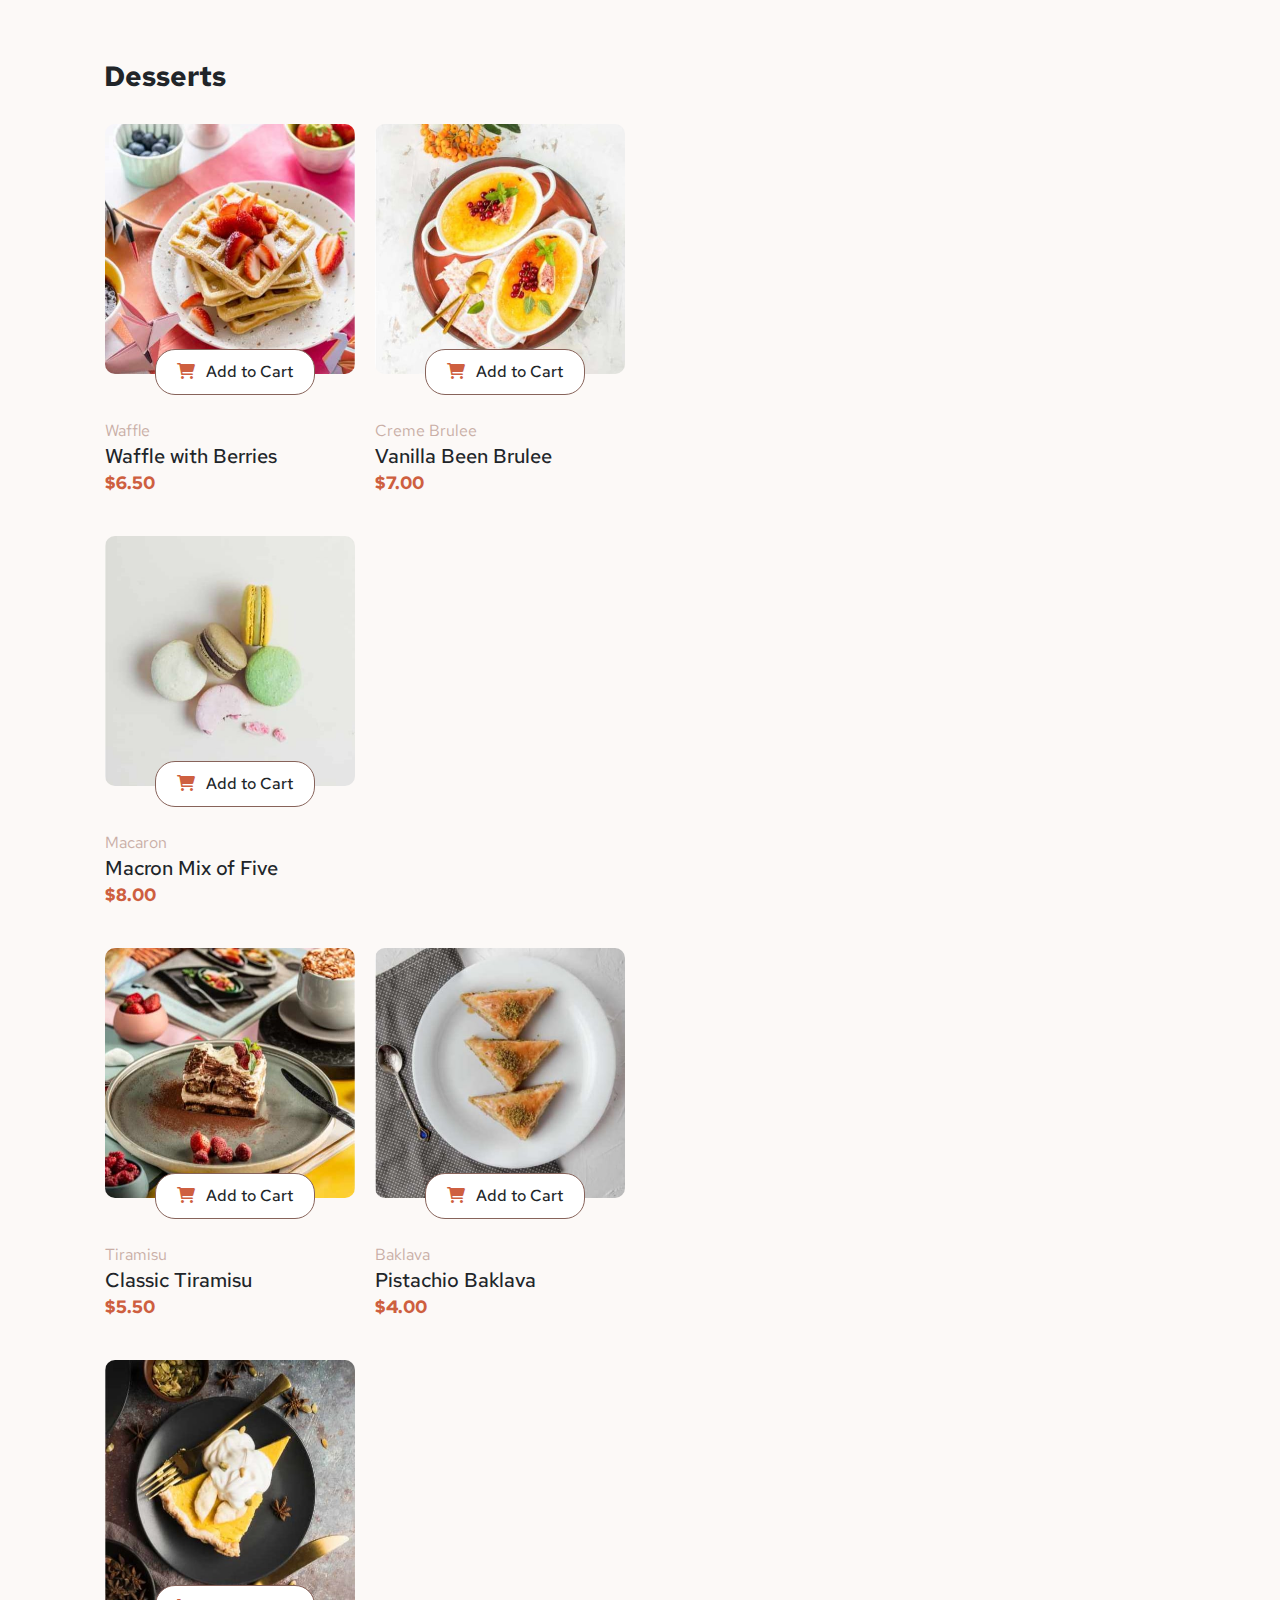
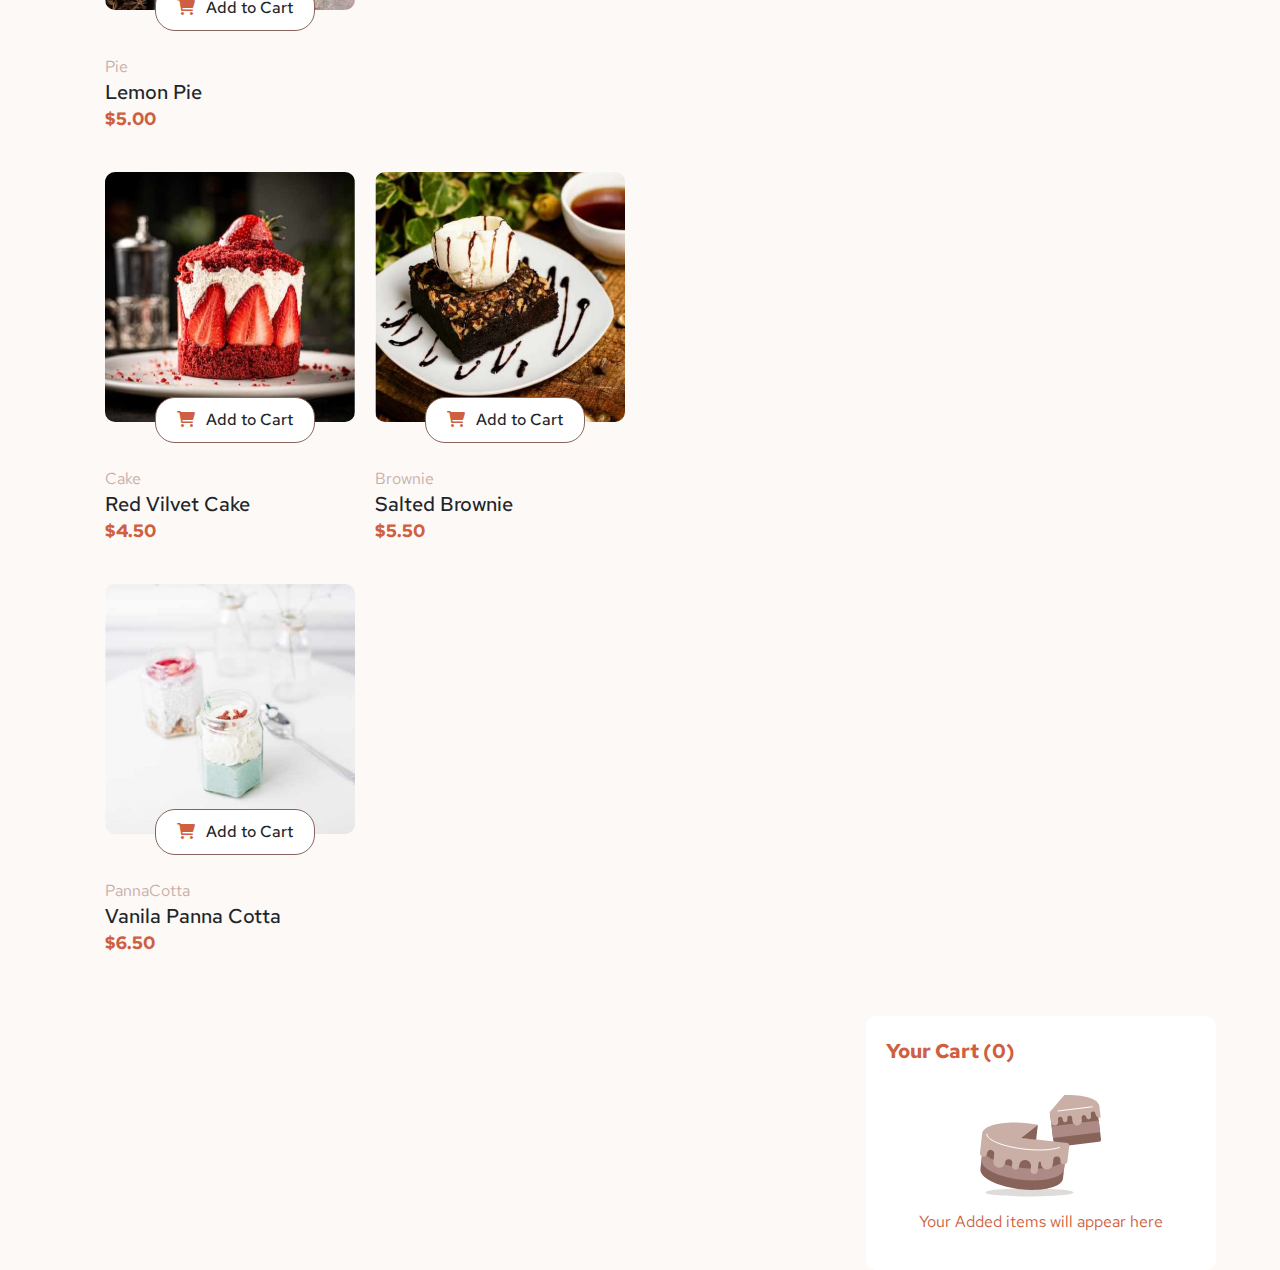
==== product-list/index.html @ cf807c5b "Add files via upload" ====
<!DOCTYPE html>
<html lang="en">
<head>
    <meta charset="UTF-8">
    <meta name="viewport" content="width=device-width, initial-scale=1.0">
    <title>ProductList</title>
    <link rel="stylesheet" href="./CSS/style.CSS">
    <link rel="stylesheet" href="https://cdnjs.cloudflare.com/ajax/libs/font-awesome/6.0.0/css/all.min.css">
    <link href="https://cdn.jsdelivr.net/npm/bootstrap@5.3.3/dist/css/bootstrap.min.css" rel="stylesheet" integrity="sha384-QWTKZyjpPEjISv5WaRU9OFeRpok6YctnYmDr5pNlyT2bRjXh0JMhjY6hW+ALEwIH" crossorigin="anonymous">
    <link rel="preconnect" href="https://fonts.googleapis.com">
    <link rel="preconnect" href="https://fonts.gstatic.com" crossorigin>
    <link href="https://fonts.googleapis.com/css2?family=Red+Hat+Text:ital,wght@0,300..700;1,300..700&display=swap" rel="stylesheet">

</head>
<body class="body">
     <div class="products d-flex flex-wrap">
      
       <div class="desserts-section">
        <h3 > Desserts </h3>
        <div class="products ">

          <div class="parent1 d-flex flex-wrap">

                    <!-- product 1 -->
        
        <div class="Waffle product" id="1">
          <img src="./images/image-waffle-desktop.jpg" alt="waffle image not found" >
          <div class="add-to-cart" onclick="AddToCart(this)" >
            <i class="fa-solid fa-cart-shopping"></i>
            <span>Add to Cart</span>
          </div>
          <div class="product-info">
            <p>Waffle</p>
            <h5 >Waffle with Berries</h5>
            <span class="price">$6.50</span>
          </div>
        </div>


        <!-- product 2 -->
        <div class="Creme-Brulee product" id="2">
          <img src="./images/image-creme-brulee-desktop.jpg" alt="waffle image not found" >
          <div class="add-to-cart" onclick="AddToCart(this)">
            <i class="fa-solid fa-cart-shopping"></i>
            <span>Add to Cart</span>
          </div>
          <div class="product-info">
            <p>Creme Brulee</p>
            <h5>Vanilla Been Brulee</h5>
            <span class="price">$7.00</span>
          </div>


        </div>



        <!-- product 3 -->
        <div class="Macaron product" id="3">
          <img src="./images/image-macaron-desktop.jpg" alt="waffle image not found" >
          <div class="add-to-cart" onclick="AddToCart(this)">
            <i class="fa-solid fa-cart-shopping"></i>
            <span>Add to Cart</span>
          </div>
          <div class="product-info">
            <p>Macaron</p>
            <h5>Macron Mix of Five</h5>
            <span class="price">$8.00</span>
          </div>
        </div>
          </div>


         <div class="parent2 d-flex flex-wrap" >
        <!-- product 4 -->
        <div class="Tiramisu product" id="4">
          <img src="./images/image-tiramisu-desktop.jpg" alt="waffle image not found" >
          <div class="add-to-cart" onclick="AddToCart(this)">
            <i class="fa-solid fa-cart-shopping"></i>
            <span>Add to Cart</span>
          </div>
          <div class="product-info">
            <p>Tiramisu</p>
            <h5>Classic Tiramisu</h5>
            <span class="price">$5.50</span>
          </div>
        </div>

        <!-- product 5 -->
        <div class="Baklava product" id="5">
          <img src="./images/image-baklava-desktop.jpg" alt="waffle image not found" >
          <div class="add-to-cart" onclick="AddToCart(this)">
            <i class="fa-solid fa-cart-shopping"></i>
            <span>Add to Cart</span>
          </div>
          <div class="product-info">
            <p>Baklava</p>
            <h5>Pistachio Baklava</h5>
            <span class="price">$4.00</span>
          </div>
        </div>
        <!-- product 6 -->
        <div class="Pie product" id="6">
          <img src="./images/image-meringue-desktop.jpg" alt="waffle image not found" >
          <div class="add-to-cart" onclick="AddToCart(this)">
            <i class="fa-solid fa-cart-shopping"></i>
            <span>Add to Cart</span>
          </div>
          <div class="product-info">
            <p>Pie</p>
            <h5>Lemon Pie</h5>
            <span class="price">$5.00</span>
          </div>
        </div>

         </div>
        <div class="parent3 d-flex flex-wrap">
          <!-- product 7 -->
        <div class="Cake product" id="7">
          <img src="./images/image-cake-desktop.jpg" alt="waffle image not found" >
          <div class="add-to-cart" onclick="AddToCart(this)">
            <i class="fa-solid fa-cart-shopping"></i>
            <span>Add to Cart</span>
          </div>
          <div class="product-info">
            <p>Cake</p>
            <h5> Red Vilvet Cake</h5>
            <span class="price">$4.50</span>
          </div>
        </div>
        <!-- product 8 -->
        <div class="Brownie  product" id="8">
          <img src="./images/image-brownie-desktop.jpg" alt="waffle image not found" >
          <div class="add-to-cart" onclick="AddToCart(this)">
            <i class="fa-solid fa-cart-shopping"></i>
            <span>Add to Cart</span>
          </div>
          <div class="product-info">
            <p>Brownie</p>
            <h5> Salted Brownie</h5>
            <span class="price">$5.50</span>
          </div>
        </div>

        <!-- product 9 -->
        <div class="Panna-cotta product" id="9">
          <img src="./images/image-panna-cotta-desktop.jpg" alt="waffle image not found" >
          <div class="add-to-cart" onclick="AddToCart(this)">
            <i class="fa-solid fa-cart-shopping"></i>
            <span>Add to Cart</span>
          </div>
          <div class="product-info">
            <p>PannaCotta</p>
            <h5>Vanila Panna Cotta </h5>
            <span class="price">$6.50</span>
          </div>
        </div> 
        </div>          
       </div> 
     </div>

     <!--  your cart -->
     <div class="your-cart">
      <p class="p1">Your Cart (<span>0</span>)</p>
      <div class="cart-items"></div>
      <div class="confirm-order ">
        <div class="d-flex">
        <p class="order"> Order Total </p>
        <p class="total">$1234 </p> 
        </div>
        <button > Confirm Order </button>
      </div>
      <div class="cart-content">
      <img src="./images/illustration-empty-cart.svg" alt="image not found">
      <p class="p2">Your Added items will appear here</p>
      </div>
     </div>
  </div>
             
  <script src="./JS/script.js"></script> 
</body>
</html>
---- product-list/CSS/style.CSS ----
* {
   box-sizing: border-box;
}
.body {
   background-color: hsl(20, 50%, 98%);
   font-family: "Red Hat Text";   
}
.products{
   width: 90%;
   margin: auto;   
}
.product {
   /* margin-right: 20px; */
   margin-right: 20px;
   margin-top: 20px;
   position: relative;
   margin-bottom: 20px;

}
.desserts-section h3 {
   font-weight: 700;
   margin:60px 200px 10px 40px ;
   
}

.your-cart {
   background-color: white;
   margin-left: auto;
   width:350px;
   height: fit-content;
   margin-top: 40px;
   padding: 20px;
   border-radius: 10px;
   color:hsl(13, 59%, 53%)  ;
   
}
.your-cart .p1 {
   font-weight: 700;
   font-size: 20px;  
}

.your-cart div ,.your-cart .p2{
   text-align: center;
}
.product img {
  width: 250px;
  height: 250px;
  border-radius: 10px;
}
.add-to-cart {
   width: 160px;
   border: 1px solid hsl(12, 20%, 44%);
   border-radius: 20px; 
   background-color: white;  
   text-align: center;
   padding: 10px;
   font-weight: 500;
   position: absolute;  
   left: 50px;
   top:225px;
  
}

.add-to-cart i {
   color:hsl(13, 59%, 53%) ;
   padding-right: 7px;
}
.product-info p {
   color: hsl(14, 25%, 72%);
   margin-top: 45px;
}
.product-info h5 {
   margin-top: -15px;
   
}
.product-info span {
   color: hsl(13, 59%, 53%);
   font-size: 18px;
   margin-top: -7px;
   display: block;
   font-weight: 800;
}
.productInfo {
   list-style-type:none ;
   color: black;
   margin-top: 35px;
   position: relative;
}
.productInfo .p3 ,.productInfo .p4 {
 margin-right: 130px;
 margin-top: -12px;
}
.productInfo .p3 {
   margin-right: 140px;
   font-weight: 500;
}
.productInfo .p4 span {
   margin-right: 4px;
}
.productInfo .p4 span:last-child {
   font-weight: 500;
}
.line {
   height: 1px;
   width: 310px;
   background-color: rgb(238, 237, 237);
   margin-top: -5px;
}
.delete {
   position: absolute;
   color: rgb(197, 196, 196);
   left: 290px;
   top : 16px;
   font-size: 20px;
}
.cart-content {
   /* display: none; */
}
.confirm-order {
   margin-top: 40px;
   color: black;
   display: none;
}
.confirm-order .total {
   margin-left: 170px;
   font-size: 20px;
   font-weight: 700;
}
.confirm-order  button{
   text-align: center;
   background-color: hsl(13, 59%, 53%);
   /* font-size: 20px; */
   border: 0;
   width: 250px;
   height: 40px;
   border-radius: 20px;
   color: white;
   margin-top: 5PX;
}
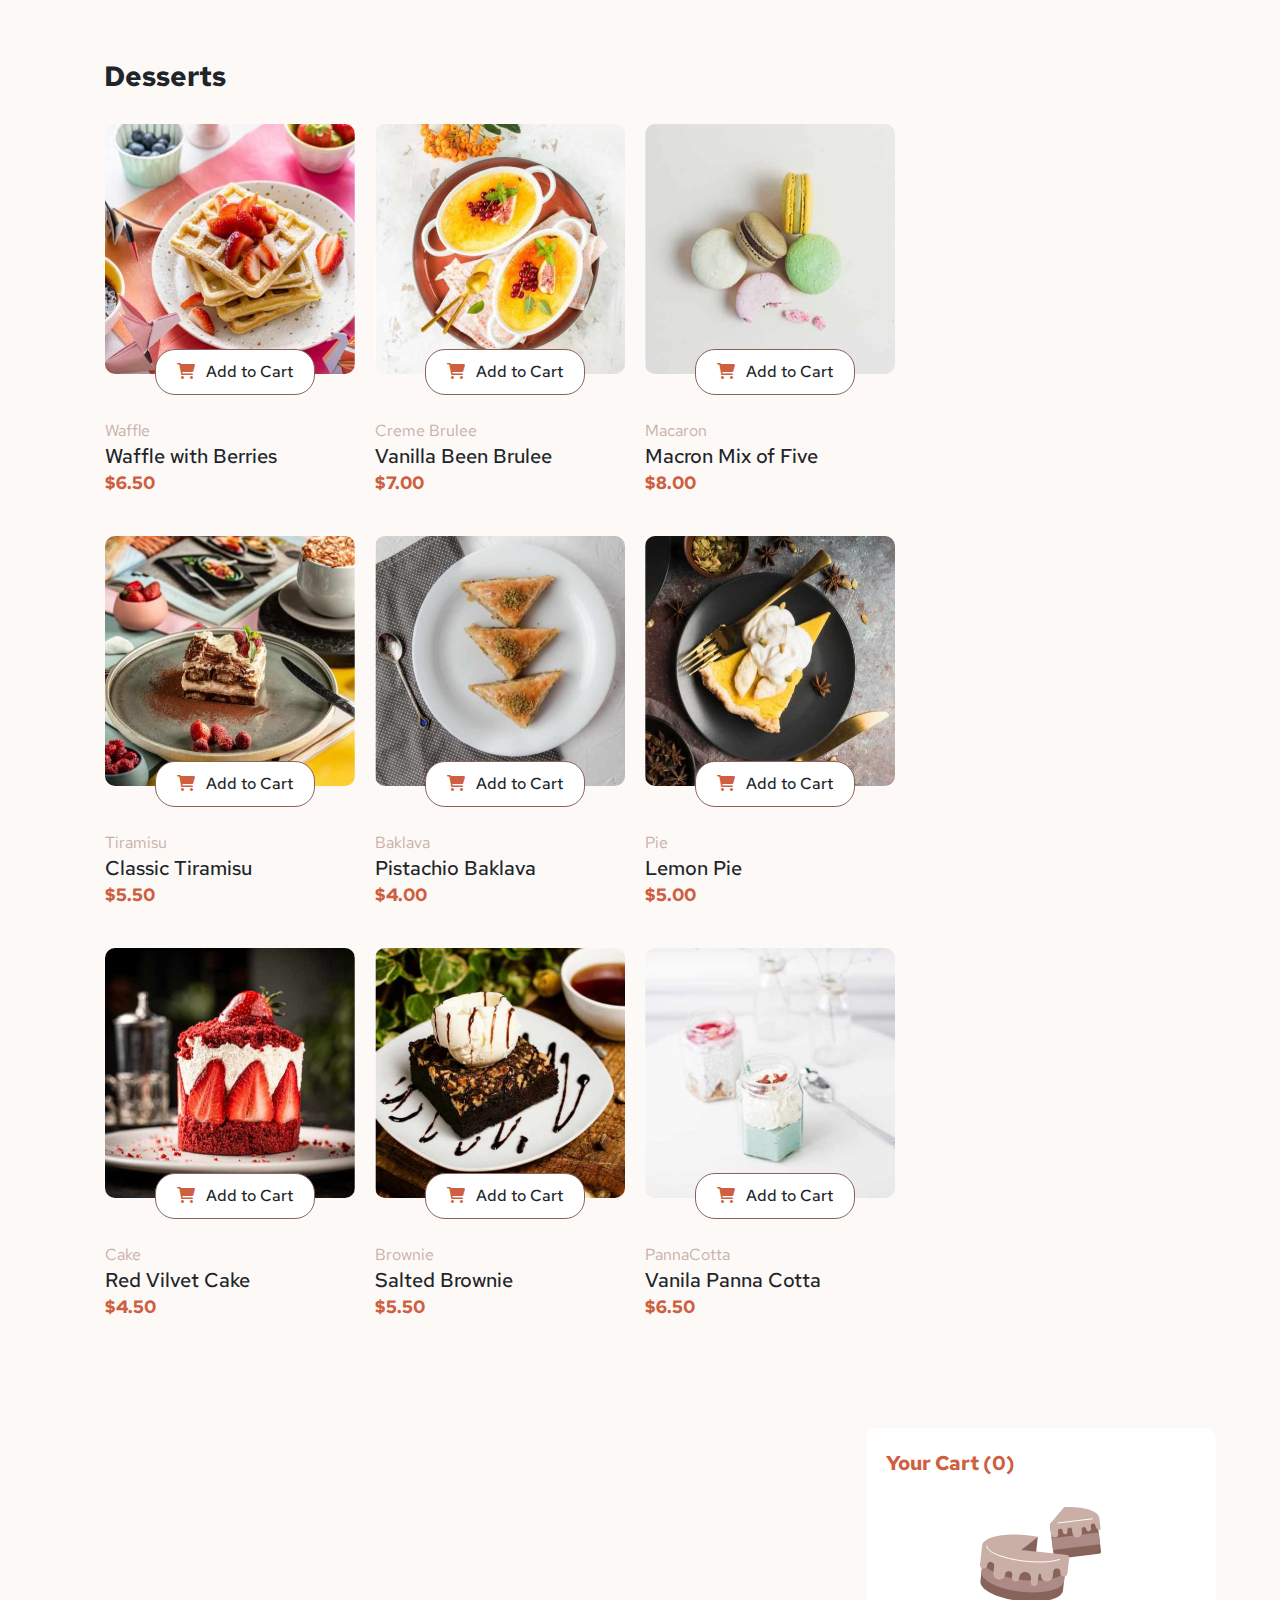
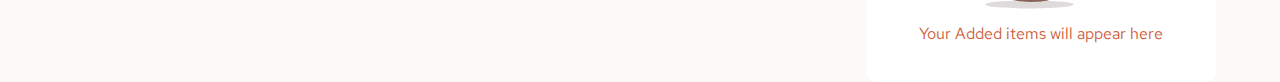
==== commit fba46c11: "Add files via upload" ====
--- a/product-list/index.html
+++ b/product-list/index.html
@@ -13,21 +13,26 @@
 
 </head>
 <body class="body">
+  <div class="cover"></div>
      <div class="products d-flex flex-wrap">
       
        <div class="desserts-section">
         <h3 > Desserts </h3>
         <div class="products ">
 
-          <div class="parent1 d-flex flex-wrap">
+          <div class="parent1 d-flex">
 
                     <!-- product 1 -->
         
         <div class="Waffle product" id="1">
           <img src="./images/image-waffle-desktop.jpg" alt="waffle image not found" >
-          <div class="add-to-cart" onclick="AddToCart(this)" >
-            <i class="fa-solid fa-cart-shopping"></i>
-            <span>Add to Cart</span>
+          <div class="add-to-cart " >
+            <i class="fa-solid fa-cart-shopping  " onclick="AddToCart(this)" ></i>
+            <span class="">Add to Cart</span>
+            
+            <i class="fa-solid fa-circle-minus me-4  fs-5 d-none"></i>
+            <span></span>
+            <i class="fa-solid fa-circle-plus ms-4  fs-5 d-none "></i>
           </div>
           <div class="product-info">
             <p>Waffle</p>
@@ -37,7 +42,9 @@
         </div>
 
 
-        <!-- product 2 -->
+
+
+                      <!-- product 2 -->
         <div class="Creme-Brulee product" id="2">
           <img src="./images/image-creme-brulee-desktop.jpg" alt="waffle image not found" >
           <div class="add-to-cart" onclick="AddToCart(this)">
@@ -49,13 +56,11 @@
             <h5>Vanilla Been Brulee</h5>
             <span class="price">$7.00</span>
           </div>
-
-
-        </div>
-
-
-
-        <!-- product 3 -->
+        </div>
+
+
+
+                    <!-- product 3 -->
         <div class="Macaron product" id="3">
           <img src="./images/image-macaron-desktop.jpg" alt="waffle image not found" >
           <div class="add-to-cart" onclick="AddToCart(this)">
@@ -68,11 +73,25 @@
             <span class="price">$8.00</span>
           </div>
         </div>
-          </div>
-
-
-         <div class="parent2 d-flex flex-wrap" >
-        <!-- product 4 -->
+
+          </div>    
+          
+
+
+
+
+
+
+
+
+
+
+
+
+         <div class="parent2 d-flex" >
+
+
+                      <!-- product 4 -->
         <div class="Tiramisu product" id="4">
           <img src="./images/image-tiramisu-desktop.jpg" alt="waffle image not found" >
           <div class="add-to-cart" onclick="AddToCart(this)">
@@ -86,7 +105,10 @@
           </div>
         </div>
 
-        <!-- product 5 -->
+
+
+
+                        <!-- product 5 -->
         <div class="Baklava product" id="5">
           <img src="./images/image-baklava-desktop.jpg" alt="waffle image not found" >
           <div class="add-to-cart" onclick="AddToCart(this)">
@@ -99,7 +121,11 @@
             <span class="price">$4.00</span>
           </div>
         </div>
-        <!-- product 6 -->
+
+
+
+
+                             <!-- product 6 -->
         <div class="Pie product" id="6">
           <img src="./images/image-meringue-desktop.jpg" alt="waffle image not found" >
           <div class="add-to-cart" onclick="AddToCart(this)">
@@ -114,8 +140,27 @@
         </div>
 
          </div>
-        <div class="parent3 d-flex flex-wrap">
-          <!-- product 7 -->
+
+
+
+
+
+
+
+
+
+
+
+
+
+
+
+
+        <div class="parent3 d-flex mb-5">
+
+
+
+                     <!-- product 7 -->
         <div class="Cake product" id="7">
           <img src="./images/image-cake-desktop.jpg" alt="waffle image not found" >
           <div class="add-to-cart" onclick="AddToCart(this)">
@@ -128,7 +173,13 @@
             <span class="price">$4.50</span>
           </div>
         </div>
-        <!-- product 8 -->
+
+
+
+
+
+
+                           <!-- product 8 -->
         <div class="Brownie  product" id="8">
           <img src="./images/image-brownie-desktop.jpg" alt="waffle image not found" >
           <div class="add-to-cart" onclick="AddToCart(this)">
@@ -142,7 +193,14 @@
           </div>
         </div>
 
-        <!-- product 9 -->
+
+
+
+
+
+
+
+                                  <!-- product 9 -->
         <div class="Panna-cotta product" id="9">
           <img src="./images/image-panna-cotta-desktop.jpg" alt="waffle image not found" >
           <div class="add-to-cart" onclick="AddToCart(this)">
@@ -157,26 +215,39 @@
         </div> 
         </div>          
        </div> 
+
      </div>
 
-     <!--  your cart -->
+
+
+
+
+                                      <!--  your cart -->
      <div class="your-cart">
       <p class="p1">Your Cart (<span>0</span>)</p>
       <div class="cart-items"></div>
       <div class="confirm-order ">
         <div class="d-flex">
         <p class="order"> Order Total </p>
-        <p class="total">$1234 </p> 
-        </div>
-        <button > Confirm Order </button>
+        <p class="total"></p> 
+        </div>
+        <button class="btn1" > Confirm Order </button>
       </div>
       <div class="cart-content">
       <img src="./images/illustration-empty-cart.svg" alt="image not found">
       <p class="p2">Your Added items will appear here</p>
       </div>
+    
      </div>
+     <div class="submission">
+      <i class="fa-regular fa-circle-check"></i>
+      <p class="ph1"> Order is Confirmed </p>
+      <p class="ph2">We hope you enjoy your Food</p>
+      <button class="btn2"> Start New Order </button>
+     </div>
+     
   </div>
-             
+            
   <script src="./JS/script.js"></script> 
 </body>
 </html>--- a/product-list/CSS/style.CSS
+++ b/product-list/CSS/style.CSS
@@ -4,6 +4,7 @@
 .body {
    background-color: hsl(20, 50%, 98%);
    font-family: "Red Hat Text";   
+   position: relative;
 }
 .products{
    width: 90%;
@@ -47,6 +48,7 @@
   height: 250px;
   border-radius: 10px;
 }
+
 .add-to-cart {
    width: 160px;
    border: 1px solid hsl(12, 20%, 44%);
@@ -126,7 +128,7 @@
    font-size: 20px;
    font-weight: 700;
 }
-.confirm-order  button{
+.confirm-order  button , .submission button {
    text-align: center;
    background-color: hsl(13, 59%, 53%);
    /* font-size: 20px; */
@@ -136,4 +138,53 @@
    border-radius: 20px;
    color: white;
    margin-top: 5PX;
-}+}
+.delete:hover {
+   color: black;
+}
+.submission{
+   display: none;
+ width: 300px;
+ position: absolute;
+ background-color: white;
+ font-size: 20px;
+ top: 320px;
+ left: 500px;
+ padding: 20px;
+ z-index: 2;
+ border-radius: 10px;
+}
+.submission i {
+   color: rgb(134, 201, 134);
+   margin-top: 10px;
+   margin-bottom: 10px;
+}
+.submission .ph2 {
+   font-size: 15px;
+   margin-top: -10px;
+   margin-left: 5px;
+}
+.submission button {
+ width: 180px;
+ font-size: 16px;
+}
+.cover{
+   display: none;
+  position: absolute;
+  width: 100%;
+  height: 100%;
+  background-color: rgba( 0, 0, 0, 40%);
+  z-index: 1;
+}
+
+/* .Waffle img{
+  border: 3px solid hsl(13, 59%, 53%);
+}  */
+ .add {
+   background-color:hsl(13, 59%, 53%) ;
+} 
+
+/* .Waffle i {
+   color: rgba(250, 250, 250, 0.959);
+} */
+
